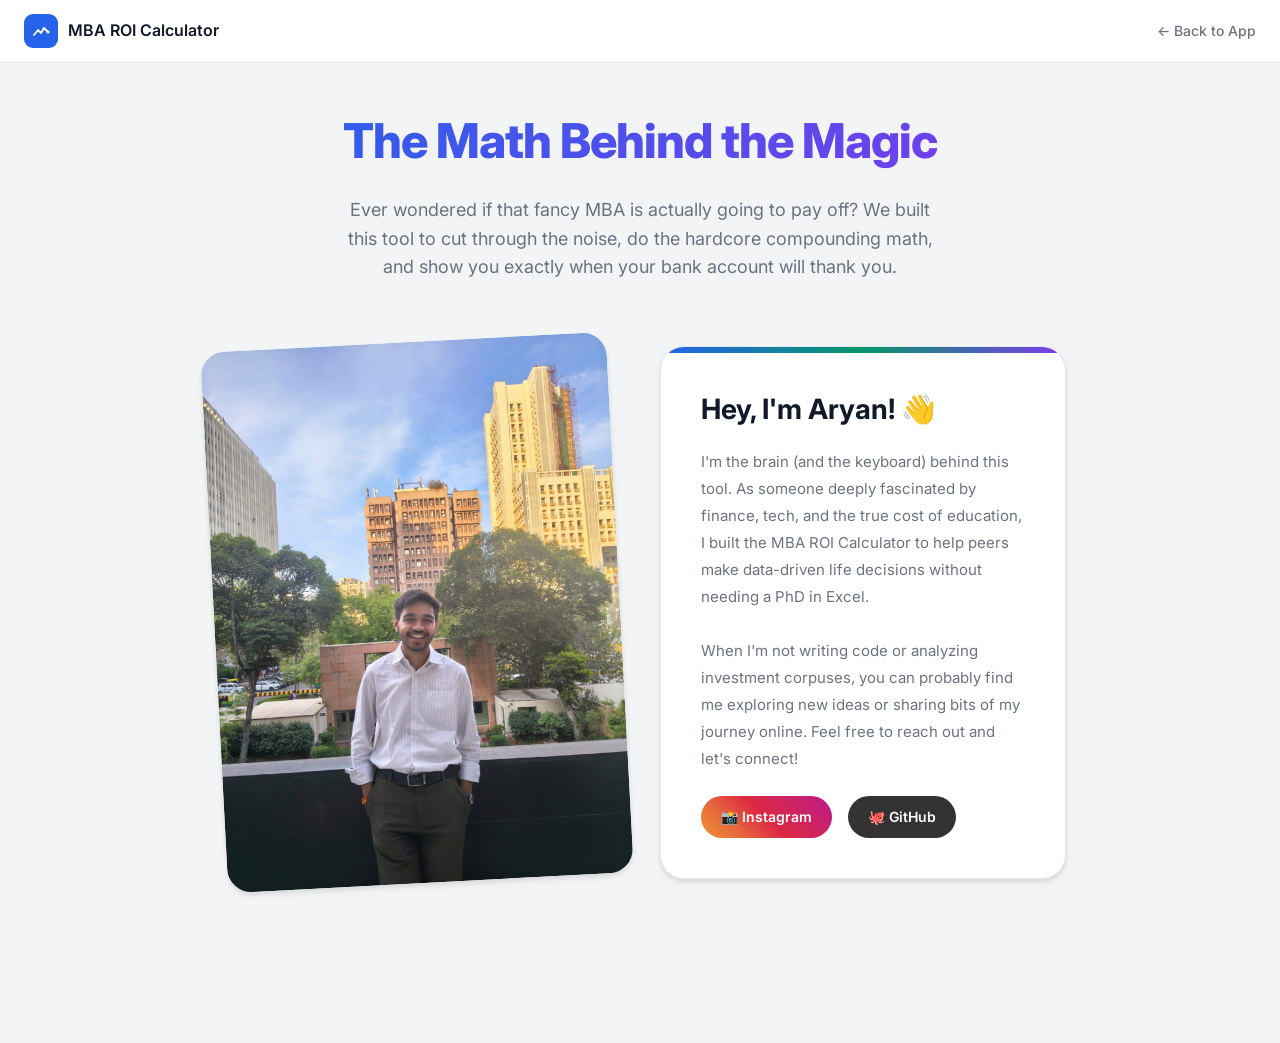
==== about.html @ 93b1d24e "feat: add permalink support, methodology page, and dynamic insights to MBA ROI calculator" ====
<!DOCTYPE html>
<html lang="en">
<head>
  <meta charset="UTF-8">
  <meta name="viewport" content="width=device-width, initial-scale=1.0">
  <title>About MBA ROI Calculator & Aryan</title>
  <link rel="preconnect" href="https://fonts.googleapis.com">
  <link href="https://fonts.googleapis.com/css2?family=Inter:wght@400;500;600;700;800&display=swap" rel="stylesheet">
  <link rel="stylesheet" href="style.css">
  <style>
    .about-main {
      max-width: 900px;
      margin: 40px auto;
      padding: 0 24px;
      height: 100%;
    }
    .about-hero {
      text-align: center;
      margin-bottom: 60px;
      animation: fadeUp 0.8s ease-out;
    }
    .about-hero h1 {
      font-size: 48px;
      font-weight: 800;
      background: linear-gradient(135deg, var(--blue), var(--purple));
      -webkit-background-clip: text;
      -webkit-text-fill-color: transparent;
      margin-bottom: 16px;
      letter-spacing: -1px;
    }
    .about-hero p {
      font-size: 18px;
      color: var(--text2);
      max-width: 600px;
      margin: 0 auto;
    }
    .about-grid {
      display: grid;
      grid-template-columns: 1fr 1fr;
      gap: 40px;
      align-items: center;
      animation: fadeUp 1s ease-out;
      padding-bottom: 60px;
    }
    .about-card {
      background: var(--surface);
      border: 1px solid var(--border);
      border-radius: 24px;
      padding: 40px;
      box-shadow: var(--shadow-md);
      position: relative;
      overflow: hidden;
    }
    .about-card::before {
      content: '';
      position: absolute;
      top: 0; left: 0; right: 0; height: 6px;
      background: linear-gradient(90deg, var(--blue), var(--green), var(--purple));
    }
    .photo-wrap {
      width: 100%;
      aspect-ratio: 3/4;
      border-radius: 24px;
      overflow: hidden;
      box-shadow: var(--shadow-md);
      transform: rotate(-3deg);
      transition: transform 0.3s;
    }
    .photo-wrap:hover {
      transform: rotate(0deg) scale(1.02);
    }
    .photo-wrap img {
      width: 100%;
      height: 100%;
      object-fit: cover;
    }
    .about-title {
      font-size: 28px;
      font-weight: 700;
      color: var(--text);
      margin-bottom: 16px;
    }
    .about-text {
      font-size: 15px;
      color: var(--text2);
      line-height: 1.8;
      margin-bottom: 24px;
    }
    .social-links {
      display: flex;
      gap: 16px;
    }
    .social-btn {
      display: inline-flex;
      align-items: center;
      gap: 8px;
      padding: 10px 20px;
      border-radius: 30px;
      font-weight: 600;
      font-size: 14px;
      text-decoration: none;
      color: white;
      transition: opacity 0.2s, transform 0.2s;
    }
    .social-btn:hover {
      opacity: 0.9;
      transform: translateY(-2px);
    }
    .btn-ig { background: linear-gradient(45deg, #f09433 0%, #e6683c 25%, #dc2743 50%, #cc2366 75%, #bc1888 100%); }
    .btn-gh { background: #333; }
    
    @keyframes fadeUp {
      from { opacity: 0; transform: translateY(20px); }
      to { opacity: 1; transform: translateY(0); }
    }
    @media (max-width: 768px) {
      .about-grid { grid-template-columns: 1fr; }
      .photo-wrap { max-width: 300px; margin: 0 auto; transform: rotate(0); }
    }
  </style>
</head>
<body style="overflow-y: auto;">
  <header class="header">
    <div class="header-inner">
      <a href="index.html" class="logo" style="text-decoration:none;">
        <div class="logo-mark">
          <svg viewBox="0 0 18 18" fill="none" xmlns="http://www.w3.org/2000/svg">
            <path d="M2 13L6 8L9 11L12 6L16 10" stroke="white" stroke-width="1.8" stroke-linecap="round" stroke-linejoin="round"/>
            <circle cx="16" cy="10" r="1.5" fill="white"/>
          </svg>
        </div>
        <span class="logo-text">MBA ROI Calculator</span>
      </a>
      <div class="header-sep"></div>
      <a href="index.html" style="text-decoration:none; color:var(--text2); font-weight:500; font-size:14px;">← Back to App</a>
    </div>
  </header>

  <main class="about-main">
    <div class="about-hero">
      <h1>The Math Behind the Magic</h1>
      <p>Ever wondered if that fancy MBA is actually going to pay off? We built this tool to cut through the noise, do the hardcore compounding math, and show you exactly when your bank account will thank you.</p>
    </div>

    <div class="about-grid">
      <div class="photo-wrap">
        <img src="profile.jpg" alt="Aryan Keshri" onerror="this.src='https://images.unsplash.com/photo-1507003211169-0a1dd7228f2d?w=800&q=80'">
      </div>
      
      <div class="about-card">
        <div class="about-title">Hey, I'm Aryan! 👋</div>
        <div class="about-text">
          <p>I'm the brain (and the keyboard) behind this tool. As someone deeply fascinated by finance, tech, and the true cost of education, I built the MBA ROI Calculator to help peers make data-driven life decisions without needing a PhD in Excel.</p>
          <br>
          <p>When I'm not writing code or analyzing investment corpuses, you can probably find me exploring new ideas or sharing bits of my journey online. Feel free to reach out and let's connect!</p>
        </div>
        
        <div class="social-links">
          <a href="https://www.instagram.com/aryounique/" target="_blank" class="social-btn btn-ig">
            📸 Instagram
          </a>
          <a href="https://github.com/akkaryan" target="_blank" class="social-btn btn-gh">
            🐙 GitHub
          </a>
        </div>
      </div>
    </div>
  </main>
</body>
</html>
---- style.css ----
*, *::before, *::after { box-sizing: border-box; margin: 0; padding: 0; }

:root {
  --bg: #F3F4F6;
  --surface: #FFFFFF;
  --surface2: #F9FAFB;
  --border: #E5E7EB;
  --border2: #D1D5DB;
  --text: #111827;
  --text2: #6B7280;
  --text3: #9CA3AF;
  --blue: #2563EB;
  --green: #059669;
  --red: #EF4444;
  --amber: #D97706;
  --purple: #7C3AED;
  --radius: 12px;
  --radius-sm: 8px;
  --shadow: 0 1px 3px rgba(0,0,0,0.08), 0 1px 2px rgba(0,0,0,0.04);
  --shadow-md: 0 4px 6px rgba(0,0,0,0.07), 0 2px 4px rgba(0,0,0,0.05);
}

@media (prefers-color-scheme: dark) {
  :root {
    --bg: #111827;
    --surface: #1F2937;
    --surface2: #374151;
    --border: #374151;
    --border2: #4B5563;
    --text: #F9FAFB;
    --text2: #9CA3AF;
    --text3: #6B7280;
    --shadow: 0 1px 3px rgba(0,0,0,0.3);
    --shadow-md: 0 4px 6px rgba(0,0,0,0.3);
  }
}

html { scroll-behavior: smooth; height: 100%; overflow: hidden; }

body {
  font-family: 'Inter', -apple-system, BlinkMacSystemFont, sans-serif;
  background: var(--bg);
  color: var(--text);
  font-size: 14px;
  line-height: 1.6;
  height: 100%;
  overflow: hidden;
}

/* ─── Header ─── */
.header {
  background: var(--surface);
  border-bottom: 1px solid var(--border);
  position: sticky;
  top: 0;
  z-index: 100;
}
.header-inner {
  max-width: 1400px;
  margin: 0 auto;
  padding: 14px 24px;
  display: flex;
  align-items: center;
  gap: 16px;
}
.logo {
  display: flex;
  align-items: center;
  gap: 10px;
  text-decoration: none;
}
.logo-mark {
  width: 34px; height: 34px;
  background: var(--blue);
  border-radius: 9px;
  display: flex; align-items: center; justify-content: center;
}
.logo-mark svg { width: 18px; height: 18px; }
.logo-text {
  font-size: 16px;
  font-weight: 600;
  color: var(--text);
}
.header-sub {
  font-size: 13px;
  color: var(--text2);
  margin-left: 4px;
}
.header-sep { flex: 1; }
.header-badge {
  font-size: 11px;
  background: #EFF6FF;
  color: var(--blue);
  padding: 4px 10px;
  border-radius: 20px;
  font-weight: 500;
}
@media (prefers-color-scheme: dark) {
  .header-badge { background: #1E3A5F; color: #93C5FD; }
}

/* ─── Layout ─── */
.main {
  max-width: 1400px;
  margin: 0 auto;
  padding: 24px;
  padding-bottom: 0;
  display: grid;
  grid-template-columns: 380px 1fr;
  gap: 20px;
  height: calc(100vh - 63px);
  overflow: hidden;
}
@media (max-width: 900px) {
  .main { 
    grid-template-columns: 1fr; 
    padding: 16px; 
    height: auto; 
    overflow: visible; 
  }
  html, body { height: auto; overflow: visible; }
}

/* ─── Inputs Panel ─── */
.inputs-panel {
  display: flex;
  flex-direction: column;
  gap: 14px;
  height: 100%;
  min-height: 0;
  overflow-y: auto;
  padding-right: 4px;
  padding-bottom: 24px;
}
.inputs-panel > * { flex-shrink: 0; }
.inputs-panel::-webkit-scrollbar { width: 4px; }
.inputs-panel::-webkit-scrollbar-track { background: transparent; }
.inputs-panel::-webkit-scrollbar-thumb { background: var(--border2); border-radius: 4px; }
@media (max-width: 900px) {
  .inputs-panel { height: auto; overflow: visible; padding-bottom: 0; min-height: auto; }
}

/* ─── Card ─── */
.card {
  background: var(--surface);
  border: 1px solid var(--border);
  border-radius: var(--radius);
  box-shadow: var(--shadow);
  overflow: hidden;
}
.card-header {
  padding: 14px 16px 10px;
  display: flex;
  align-items: center;
  gap: 10px;
  border-bottom: 1px solid var(--border);
}
.card-icon {
  width: 28px; height: 28px;
  border-radius: 7px;
  display: flex; align-items: center; justify-content: center;
  font-size: 14px;
  flex-shrink: 0;
}
.card-title {
  font-size: 13px;
  font-weight: 600;
  color: var(--text);
}
.card-body { padding: 14px 16px; }

/* ─── Scenario tabs ─── */
.sc-tabs {
  display: flex;
  border-bottom: 1px solid var(--border);
}
.sc-tab {
  flex: 1;
  padding: 10px 8px;
  font-size: 12px;
  font-weight: 500;
  text-align: center;
  cursor: pointer;
  border: none;
  background: none;
  color: var(--text2);
  border-bottom: 2px solid transparent;
  transition: color 0.15s, border-color 0.15s;
}
.sc-tab.active { color: var(--text); border-bottom-color: currentColor; }
.sc-tab:hover { color: var(--text); background: var(--surface2); }

.sc-panel { display: none; padding: 14px 16px; }
.sc-panel.active { display: block; }

/* ─── Fields ─── */
.field-group { display: flex; flex-direction: column; gap: 10px; }
.field { display: flex; flex-direction: column; gap: 4px; }
.field-row { display: grid; grid-template-columns: 1fr 1fr; gap: 10px; }
label {
  font-size: 11px;
  font-weight: 500;
  color: var(--text2);
  text-transform: uppercase;
  letter-spacing: 0.04em;
}
input[type="text"],
input[type="number"] {
  height: 36px;
  padding: 0 10px;
  background: var(--surface2);
  border: 1px solid var(--border);
  border-radius: var(--radius-sm);
  font-size: 13px;
  font-family: inherit;
  color: var(--text);
  transition: border-color 0.15s, box-shadow 0.15s;
  width: 100%;
}
input[type="text"]:focus,
input[type="number"]:focus {
  outline: none;
  border-color: var(--blue);
  box-shadow: 0 0 0 3px rgba(37,99,235,0.12);
}
input[type="text"]::placeholder { color: var(--text3); }

.field-hint {
  font-size: 11px;
  color: var(--text3);
  margin-top: 2px;
}

.info-btn {
  display: inline-block;
  cursor: help;
  opacity: 0.5;
  font-size: 11px;
  margin-left: 4px;
  position: relative;
}
.info-btn:hover { opacity: 1; }
.info-btn::after {
  content: attr(data-tip);
  position: absolute;
  top: 100%;
  left: 50%;
  transform: translateX(-50%) translateY(6px);
  background: var(--surface2);
  color: var(--text);
  padding: 6px 10px;
  border-radius: 6px;
  font-size: 11px;
  font-family: 'Inter', sans-serif;
  width: max-content;
  max-width: 220px;
  text-align: center;
  pointer-events: none;
  z-index: 100;
  box-shadow: 0 4px 12px rgba(0,0,0,0.2);
  border: 1px solid var(--border2);
  opacity: 0;
  visibility: hidden;
  transition: all 0.2s;
}
.info-btn:hover::after {
  opacity: 1;
  visibility: visible;
  transform: translateX(-50%) translateY(2px);
}

.reset-btn {
  margin-top: 8px;
  padding: 10px;
  background: transparent;
  border: 1px dashed var(--border2);
  border-radius: var(--radius-sm);
  color: var(--text2);
  font-size: 12px;
  font-weight: 500;
  cursor: pointer;
  transition: all 0.15s;
}
.reset-btn:hover {
  background: var(--surface2);
  color: var(--text);
  border-style: solid;
}

/* ─── Results Panel ─── */
.results-panel {
  display: flex;
  flex-direction: column;
  gap: 16px;
  height: 100%;
  min-height: 0;
  overflow-y: auto;
  padding-right: 4px;
  padding-bottom: 24px;
}
.results-panel > * { flex-shrink: 0; }
.results-panel::-webkit-scrollbar { width: 4px; }
.results-panel::-webkit-scrollbar-track { background: transparent; }
.results-panel::-webkit-scrollbar-thumb { background: var(--border2); border-radius: 4px; }
@media (max-width: 900px) {
  .results-panel { height: auto; overflow: visible; padding-bottom: 0; min-height: auto; }
}

/* ─── Metric cards ─── */
.metrics-grid {
  display: grid;
  grid-template-columns: repeat(3, 1fr);
  gap: 12px;
}
@media (max-width: 700px) {
  .metrics-grid { grid-template-columns: 1fr; }
}
.metric-card {
  background: var(--surface);
  border: 1px solid var(--border);
  border-top: 3px solid var(--accent);
  border-radius: var(--radius);
  padding: 14px 16px;
  box-shadow: var(--shadow);
}
.mc-header {
  display: flex;
  justify-content: space-between;
  align-items: baseline;
  margin-bottom: 12px;
}
.mc-label {
  font-size: 13px;
  font-weight: 600;
  color: var(--text);
}
.mc-emi {
  font-size: 11px;
  color: var(--text2);
  background: var(--surface2);
  padding: 2px 7px;
  border-radius: 20px;
  border: 1px solid var(--border);
}
.mc-grid {
  display: grid;
  grid-template-columns: 1fr 1fr;
  gap: 8px;
}
.mc-item { display: flex; flex-direction: column; gap: 2px; }
.mc-key { font-size: 10px; text-transform: uppercase; letter-spacing: 0.04em; color: var(--text3); font-weight: 500; }
.mc-val { font-size: 14px; font-weight: 600; color: var(--text); }
.mc-val.neg { color: var(--red); }

/* ─── Chart cards ─── */
.chart-card {
  background: var(--surface);
  border: 1px solid var(--border);
  border-radius: var(--radius);
  padding: 18px 20px;
  box-shadow: var(--shadow);
}
.chart-title {
  font-size: 13px;
  font-weight: 600;
  color: var(--text);
  margin-bottom: 4px;
}
.chart-sub {
  font-size: 11px;
  color: var(--text2);
  margin-bottom: 14px;
}
.chart-legend {
  display: flex;
  flex-wrap: wrap;
  gap: 12px;
  margin-bottom: 14px;
}
.leg {
  display: flex;
  align-items: center;
  gap: 6px;
  font-size: 11px;
  color: var(--text2);
}
.leg-line {
  width: 20px; height: 2.5px;
  border-radius: 2px;
}
.leg-line.thin { height: 1.5px; }

.chart-wrap { position: relative; width: 100%; }
.chart-wrap canvas { display: block; }

/* ─── Flow scenario selector ─── */
.flow-header {
  display: flex;
  align-items: center;
  justify-content: space-between;
  margin-bottom: 4px;
  flex-wrap: wrap;
  gap: 8px;
}
.flow-btns { display: flex; gap: 6px; }
.flow-btn {
  padding: 4px 12px;
  font-size: 11px;
  font-weight: 500;
  border-radius: 20px;
  border: 1px solid var(--border);
  background: none;
  color: var(--text2);
  cursor: pointer;
  transition: all 0.15s;
}
.flow-btn:hover { border-color: var(--border2); color: var(--text); }
.flow-btn.active { font-weight: 600; }

/* ─── Section divider ─── */
.section-divider {
  display: flex;
  align-items: center;
  gap: 10px;
  padding: 0 16px 10px;
}
.divider-label {
  font-size: 10px;
  font-weight: 600;
  text-transform: uppercase;
  letter-spacing: 0.08em;
  color: var(--text3);
  white-space: nowrap;
}
.divider-line { flex: 1; height: 1px; background: var(--border); }

/* ─── Footer ─── */
.footer {
  text-align: center;
  padding: 24px;
  font-size: 12px;
  color: var(--text3);
}
.footer a { color: var(--text2); text-decoration: none; }
.footer a:hover { color: var(--text); }
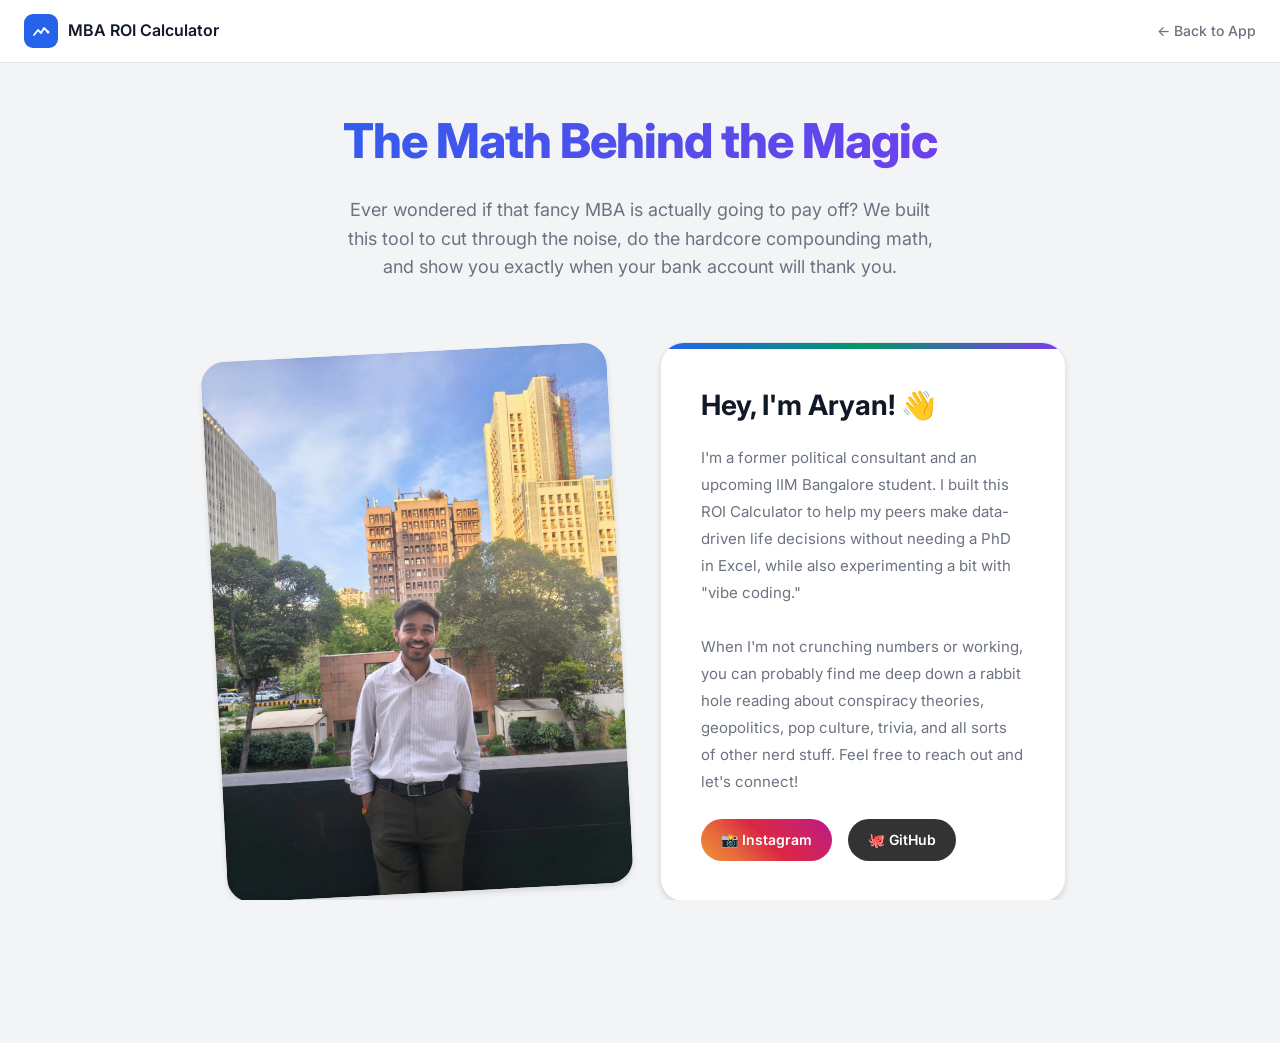
==== commit f7b16aaf: "feat: add CSV export, update default inputs, refine interest calculation, and refresh personal bio" ====
--- a/about.html
+++ b/about.html
@@ -150,9 +150,9 @@
       <div class="about-card">
         <div class="about-title">Hey, I'm Aryan! 👋</div>
         <div class="about-text">
-          <p>I'm the brain (and the keyboard) behind this tool. As someone deeply fascinated by finance, tech, and the true cost of education, I built the MBA ROI Calculator to help peers make data-driven life decisions without needing a PhD in Excel.</p>
+          <p>I'm a former political consultant and an upcoming IIM Bangalore student. I built this ROI Calculator to help my peers make data-driven life decisions without needing a PhD in Excel, while also experimenting a bit with "vibe coding."</p>
           <br>
-          <p>When I'm not writing code or analyzing investment corpuses, you can probably find me exploring new ideas or sharing bits of my journey online. Feel free to reach out and let's connect!</p>
+          <p>When I'm not crunching numbers or working, you can probably find me deep down a rabbit hole reading about conspiracy theories, geopolitics, pop culture, trivia, and all sorts of other nerd stuff. Feel free to reach out and let's connect!</p>
         </div>
         
         <div class="social-links">
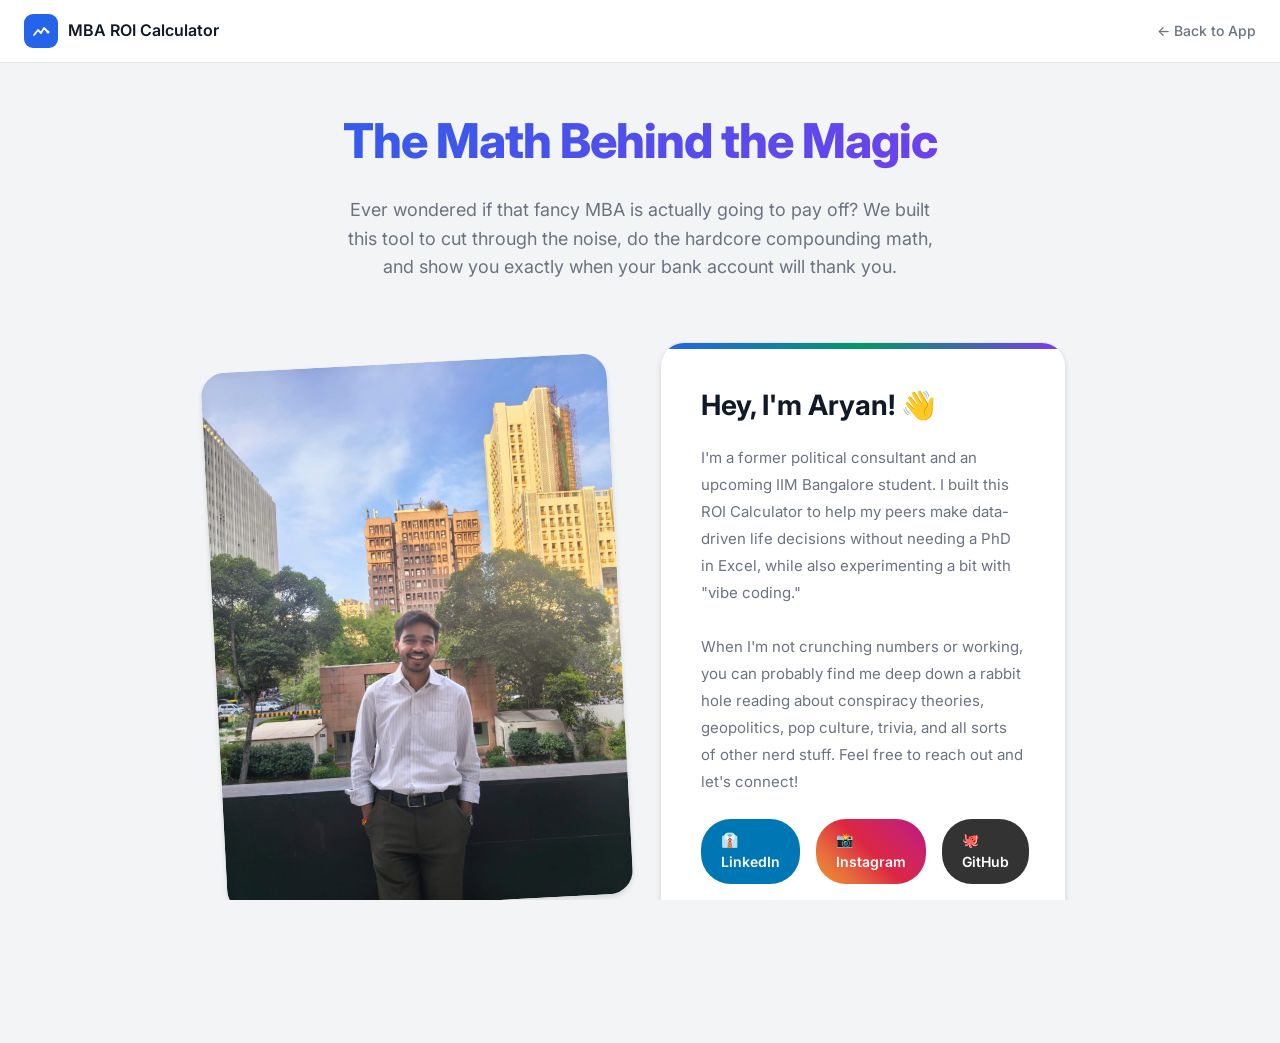
==== commit 539db037: "feat: add social contact links to footer and about page" ====
--- a/about.html
+++ b/about.html
@@ -108,6 +108,7 @@
     }
     .btn-ig { background: linear-gradient(45deg, #f09433 0%, #e6683c 25%, #dc2743 50%, #cc2366 75%, #bc1888 100%); }
     .btn-gh { background: #333; }
+    .btn-li { background: #0077b5; }
     
     @keyframes fadeUp {
       from { opacity: 0; transform: translateY(20px); }
@@ -156,6 +157,9 @@
         </div>
         
         <div class="social-links">
+          <a href="https://www.linkedin.com/in/aryan-keshri-068844158/" target="_blank" class="social-btn btn-li">
+            👔 LinkedIn
+          </a>
           <a href="https://www.instagram.com/aryounique/" target="_blank" class="social-btn btn-ig">
             📸 Instagram
           </a>
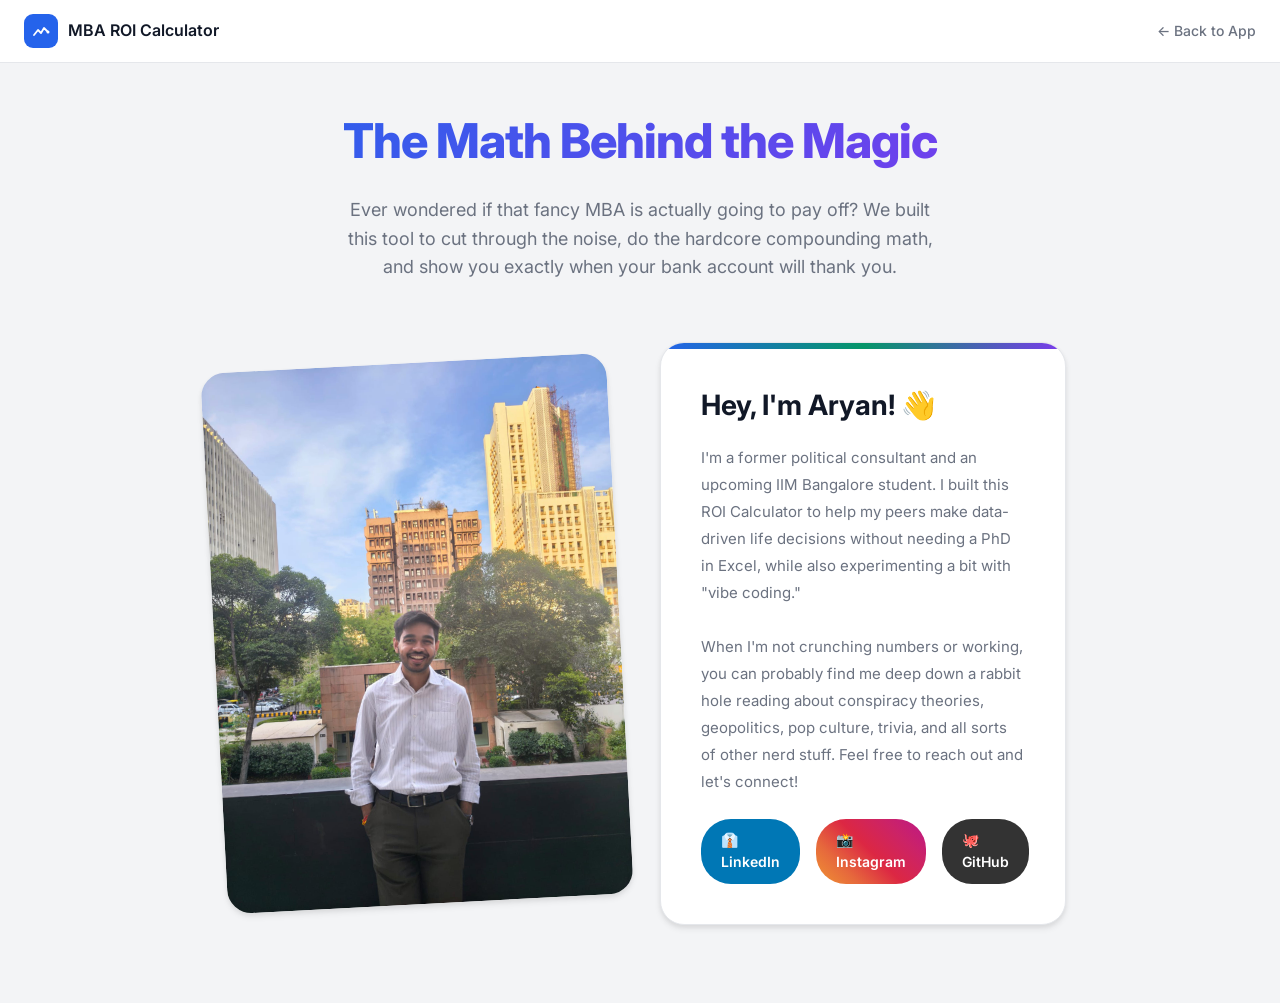
==== commit 2a255825: "refactor: improve loan simulation accuracy, update UI labels, and apply security best practices to s" ====
--- a/about.html
+++ b/about.html
@@ -157,13 +157,13 @@
         </div>
         
         <div class="social-links">
-          <a href="https://www.linkedin.com/in/aryan-keshri-068844158/" target="_blank" class="social-btn btn-li">
+          <a href="https://www.linkedin.com/in/aryan-keshri-068844158/" target="_blank" rel="noopener noreferrer" class="social-btn btn-li">
             👔 LinkedIn
           </a>
-          <a href="https://www.instagram.com/aryounique/" target="_blank" class="social-btn btn-ig">
+          <a href="https://www.instagram.com/aryounique/" target="_blank" rel="noopener noreferrer" class="social-btn btn-ig">
             📸 Instagram
           </a>
-          <a href="https://github.com/akkaryan" target="_blank" class="social-btn btn-gh">
+          <a href="https://github.com/akkaryan" target="_blank" rel="noopener noreferrer" class="social-btn btn-gh">
             🐙 GitHub
           </a>
         </div>
--- a/style.css
+++ b/style.css
@@ -35,7 +35,7 @@
   }
 }
 
-html { scroll-behavior: smooth; height: 100%; overflow: hidden; }
+html { scroll-behavior: smooth; height: 100%; }
 
 body {
   font-family: 'Inter', -apple-system, BlinkMacSystemFont, sans-serif;
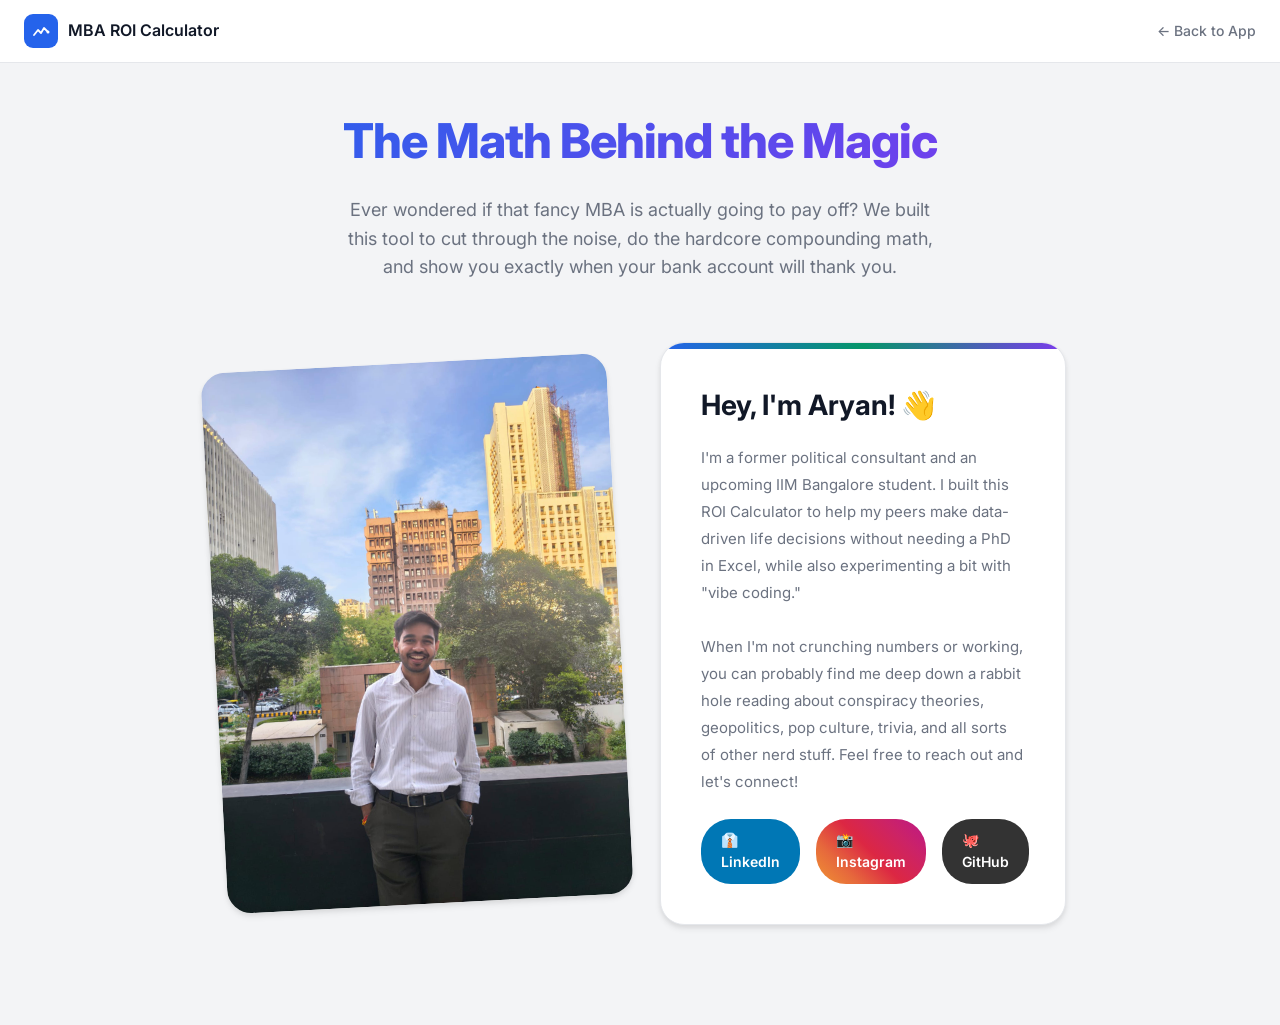
==== commit 238badbc: "feat: add onboarding banner, touch-friendly tooltips, input modes, and site icons" ====
--- a/about.html
+++ b/about.html
@@ -4,6 +4,7 @@
   <meta charset="UTF-8">
   <meta name="viewport" content="width=device-width, initial-scale=1.0">
   <title>About MBA ROI Calculator & Aryan</title>
+  <link rel="icon" href="data:image/svg+xml,<svg xmlns='http://www.w3.org/2000/svg' viewBox='0 0 18 18'><rect width='18' height='18' rx='4' fill='%232563EB'/><path d='M2 13L6 8L9 11L12 6L16 10' stroke='white' stroke-width='1.5' stroke-linecap='round' stroke-linejoin='round'/><circle cx='16' cy='10' r='1.5' fill='white'/></svg>">
   <link rel="preconnect" href="https://fonts.googleapis.com">
   <link href="https://fonts.googleapis.com/css2?family=Inter:wght@400;500;600;700;800&display=swap" rel="stylesheet">
   <link rel="stylesheet" href="style.css">
--- a/style.css
+++ b/style.css
@@ -35,7 +35,7 @@
   }
 }
 
-html { scroll-behavior: smooth; height: 100%; }
+html { scroll-behavior: smooth; min-height: 100vh; }
 
 body {
   font-family: 'Inter', -apple-system, BlinkMacSystemFont, sans-serif;
@@ -43,8 +43,6 @@
   color: var(--text);
   font-size: 14px;
   line-height: 1.6;
-  height: 100%;
-  overflow: hidden;
 }
 
 /* ─── Header ─── */
@@ -108,17 +106,13 @@
   display: grid;
   grid-template-columns: 380px 1fr;
   gap: 20px;
-  height: calc(100vh - 63px);
-  overflow: hidden;
+  align-items: start;
 }
 @media (max-width: 900px) {
   .main { 
     grid-template-columns: 1fr; 
     padding: 16px; 
-    height: auto; 
-    overflow: visible; 
-  }
-  html, body { height: auto; overflow: visible; }
+  }
 }
 
 /* ─── Inputs Panel ─── */
@@ -126,8 +120,9 @@
   display: flex;
   flex-direction: column;
   gap: 14px;
-  height: 100%;
-  min-height: 0;
+  position: sticky;
+  top: 87px;
+  height: calc(100vh - 100px);
   overflow-y: auto;
   padding-right: 4px;
   padding-bottom: 24px;
@@ -137,7 +132,7 @@
 .inputs-panel::-webkit-scrollbar-track { background: transparent; }
 .inputs-panel::-webkit-scrollbar-thumb { background: var(--border2); border-radius: 4px; }
 @media (max-width: 900px) {
-  .inputs-panel { height: auto; overflow: visible; padding-bottom: 0; min-height: auto; }
+  .inputs-panel { position: static; height: auto; overflow: visible; padding-bottom: 0; }
 }
 
 /* ─── Card ─── */
@@ -292,18 +287,12 @@
   display: flex;
   flex-direction: column;
   gap: 16px;
-  height: 100%;
-  min-height: 0;
-  overflow-y: auto;
   padding-right: 4px;
   padding-bottom: 24px;
 }
 .results-panel > * { flex-shrink: 0; }
-.results-panel::-webkit-scrollbar { width: 4px; }
-.results-panel::-webkit-scrollbar-track { background: transparent; }
-.results-panel::-webkit-scrollbar-thumb { background: var(--border2); border-radius: 4px; }
 @media (max-width: 900px) {
-  .results-panel { height: auto; overflow: visible; padding-bottom: 0; min-height: auto; }
+  .results-panel { padding-bottom: 0; }
 }
 
 /* ─── Metric cards ─── */
@@ -441,5 +430,53 @@
   font-size: 12px;
   color: var(--text3);
 }
-.footer a { color: var(--text2); text-decoration: none; }
 .footer a:hover { color: var(--text); }
+
+/* ─── Remove number input spinners (all breakpoints) ─── */
+input[type="number"]::-webkit-inner-spin-button,
+input[type="number"]::-webkit-outer-spin-button { -webkit-appearance: none; margin: 0; }
+input[type="number"] { -moz-appearance: textfield; appearance: textfield; }
+
+/* ─── Mobile Optimizations ─── */
+@media (max-width: 768px) {
+  .header {
+    position: static;
+  }
+  .header-inner {
+    flex-direction: column;
+    padding: 16px 16px 12px;
+    gap: 10px;
+    align-items: center;
+  }
+  .header-sub, .header-sep { display: none; }
+  .header nav {
+    display: flex;
+    gap: 16px;
+    justify-content: center;
+    flex-wrap: wrap;
+  }
+  .header a {
+    font-size: 13px !important;
+    margin-right: 0 !important;
+  }
+  /* Prevent iOS Safari from zooming in on input focus by setting font-size to 16px */
+  input[type="text"],
+  input[type="number"] {
+    font-size: 16px;
+    height: 44px; /* Larger tap targets */
+  }
+  .chart-card {
+    padding: 14px 12px;
+  }
+  .card-body {
+    padding: 16px;
+  }
+  #onboardingBanner {
+    flex-direction: column;
+    align-items: flex-start !important;
+    gap: 12px !important;
+  }
+  #onboardingBanner > div:first-child {
+    display: none; /* Hide wave emoji to save vertical space */
+  }
+}
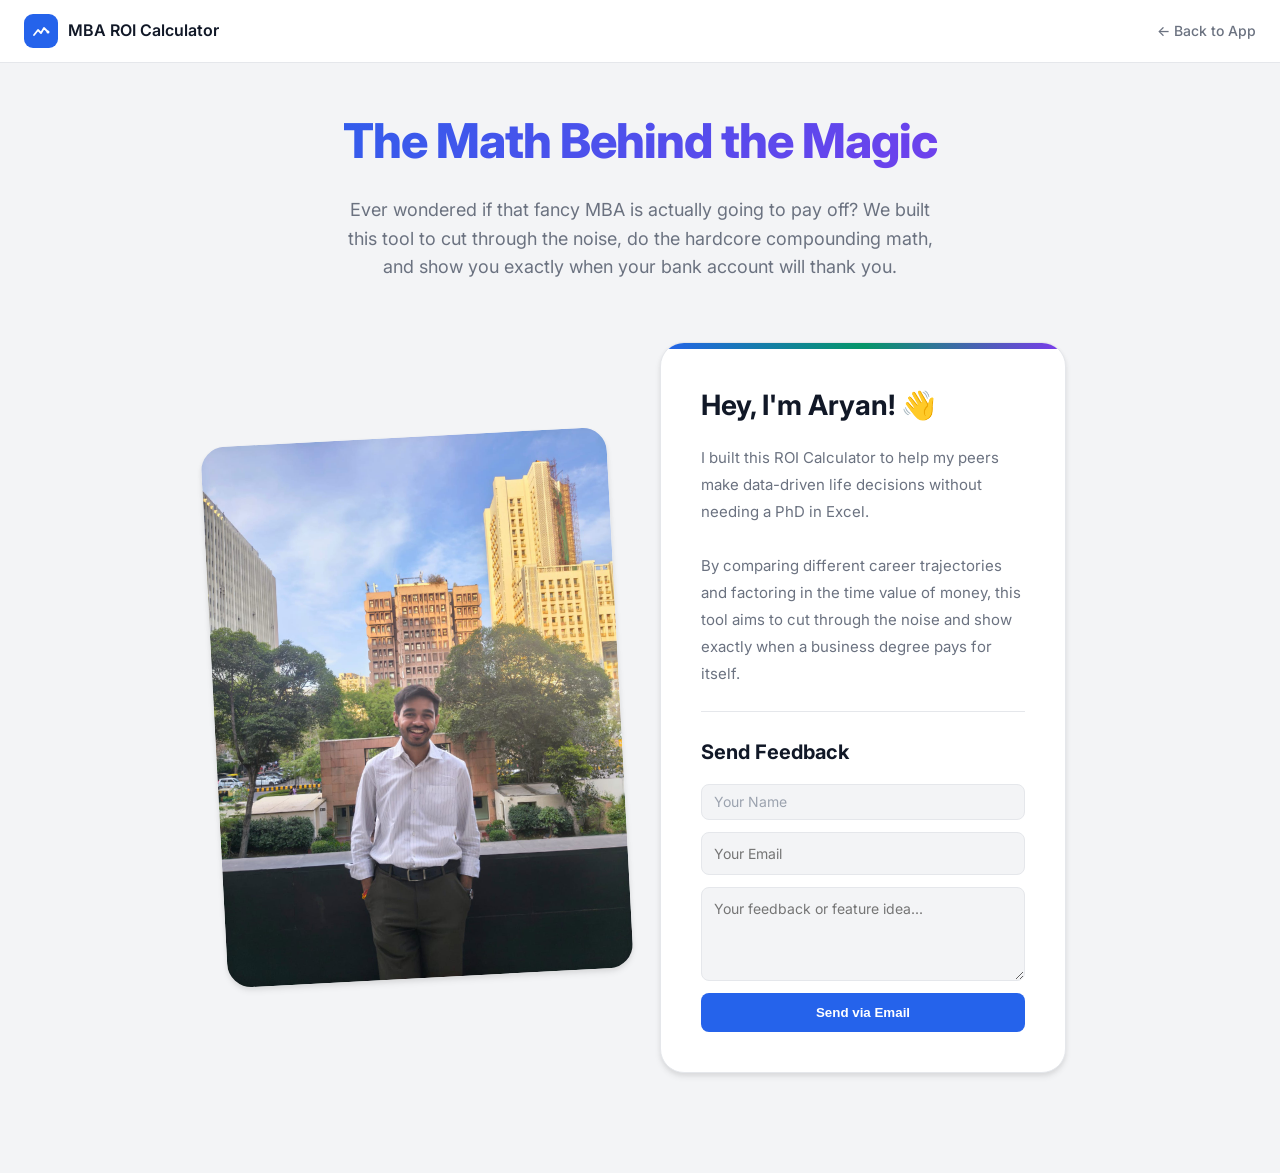
==== commit b4ed9a72: "refactor: replace social links with a feedback form and improve chart responsiveness" ====
--- a/about.html
+++ b/about.html
@@ -3,7 +3,7 @@
 <head>
   <meta charset="UTF-8">
   <meta name="viewport" content="width=device-width, initial-scale=1.0">
-  <title>About MBA ROI Calculator & Aryan</title>
+  <title>About MBA ROI Calculator</title>
   <link rel="icon" href="data:image/svg+xml,<svg xmlns='http://www.w3.org/2000/svg' viewBox='0 0 18 18'><rect width='18' height='18' rx='4' fill='%232563EB'/><path d='M2 13L6 8L9 11L12 6L16 10' stroke='white' stroke-width='1.5' stroke-linecap='round' stroke-linejoin='round'/><circle cx='16' cy='10' r='1.5' fill='white'/></svg>">
   <link rel="preconnect" href="https://fonts.googleapis.com">
   <link href="https://fonts.googleapis.com/css2?family=Inter:wght@400;500;600;700;800&display=swap" rel="stylesheet">
@@ -152,22 +152,34 @@
       <div class="about-card">
         <div class="about-title">Hey, I'm Aryan! 👋</div>
         <div class="about-text">
-          <p>I'm a former political consultant and an upcoming IIM Bangalore student. I built this ROI Calculator to help my peers make data-driven life decisions without needing a PhD in Excel, while also experimenting a bit with "vibe coding."</p>
+          <p>I built this ROI Calculator to help my peers make data-driven life decisions without needing a PhD in Excel.</p>
           <br>
-          <p>When I'm not crunching numbers or working, you can probably find me deep down a rabbit hole reading about conspiracy theories, geopolitics, pop culture, trivia, and all sorts of other nerd stuff. Feel free to reach out and let's connect!</p>
+          <p>By comparing different career trajectories and factoring in the time value of money, this tool aims to cut through the noise and show exactly when a business degree pays for itself.</p>
         </div>
         
-        <div class="social-links">
-          <a href="https://www.linkedin.com/in/aryan-keshri-068844158/" target="_blank" rel="noopener noreferrer" class="social-btn btn-li">
-            👔 LinkedIn
-          </a>
-          <a href="https://www.instagram.com/aryounique/" target="_blank" rel="noopener noreferrer" class="social-btn btn-ig">
-            📸 Instagram
-          </a>
-          <a href="https://github.com/akkaryan" target="_blank" rel="noopener noreferrer" class="social-btn btn-gh">
-            🐙 GitHub
-          </a>
-        </div>
+        <hr style="border:0; border-top:1px solid var(--border); margin: 24px 0;">
+        
+        <div class="about-title" style="font-size: 20px;">Send Feedback</div>
+        <form id="feedbackForm" onsubmit="sendFeedback(event)" style="display: flex; flex-direction: column; gap: 12px; margin-top: 16px;">
+          <input type="text" id="fbName" placeholder="Your Name" required style="padding: 12px; border: 1px solid var(--border); border-radius: 8px; font-family: inherit; font-size: 14px; background: var(--bg); color: var(--text);">
+          <input type="email" id="fbEmail" placeholder="Your Email" required style="padding: 12px; border: 1px solid var(--border); border-radius: 8px; font-family: inherit; font-size: 14px; background: var(--bg); color: var(--text);">
+          <textarea id="fbMsg" placeholder="Your feedback or feature idea..." required rows="4" style="padding: 12px; border: 1px solid var(--border); border-radius: 8px; font-family: inherit; font-size: 14px; background: var(--bg); color: var(--text); resize: vertical;"></textarea>
+          <button type="submit" style="background: var(--blue); color: white; padding: 12px; border: none; border-radius: 8px; font-weight: 600; cursor: pointer; transition: opacity 0.2s;">Send via Email</button>
+        </form>
+
+        <script>
+          function sendFeedback(e) {
+            e.preventDefault();
+            const name = document.getElementById('fbName').value;
+            const email = document.getElementById('fbEmail').value;
+            const msg = document.getElementById('fbMsg').value;
+            
+            const subject = encodeURIComponent("Feedback for MBA ROI Calculator");
+            const body = encodeURIComponent(`Name: ${name}\nEmail: ${email}\n\nFeedback:\n${msg}`);
+            
+            window.location.href = `mailto:aryan300151@gmail.com?subject=${subject}&body=${body}`;
+          }
+        </script>
       </div>
     </div>
   </main>
